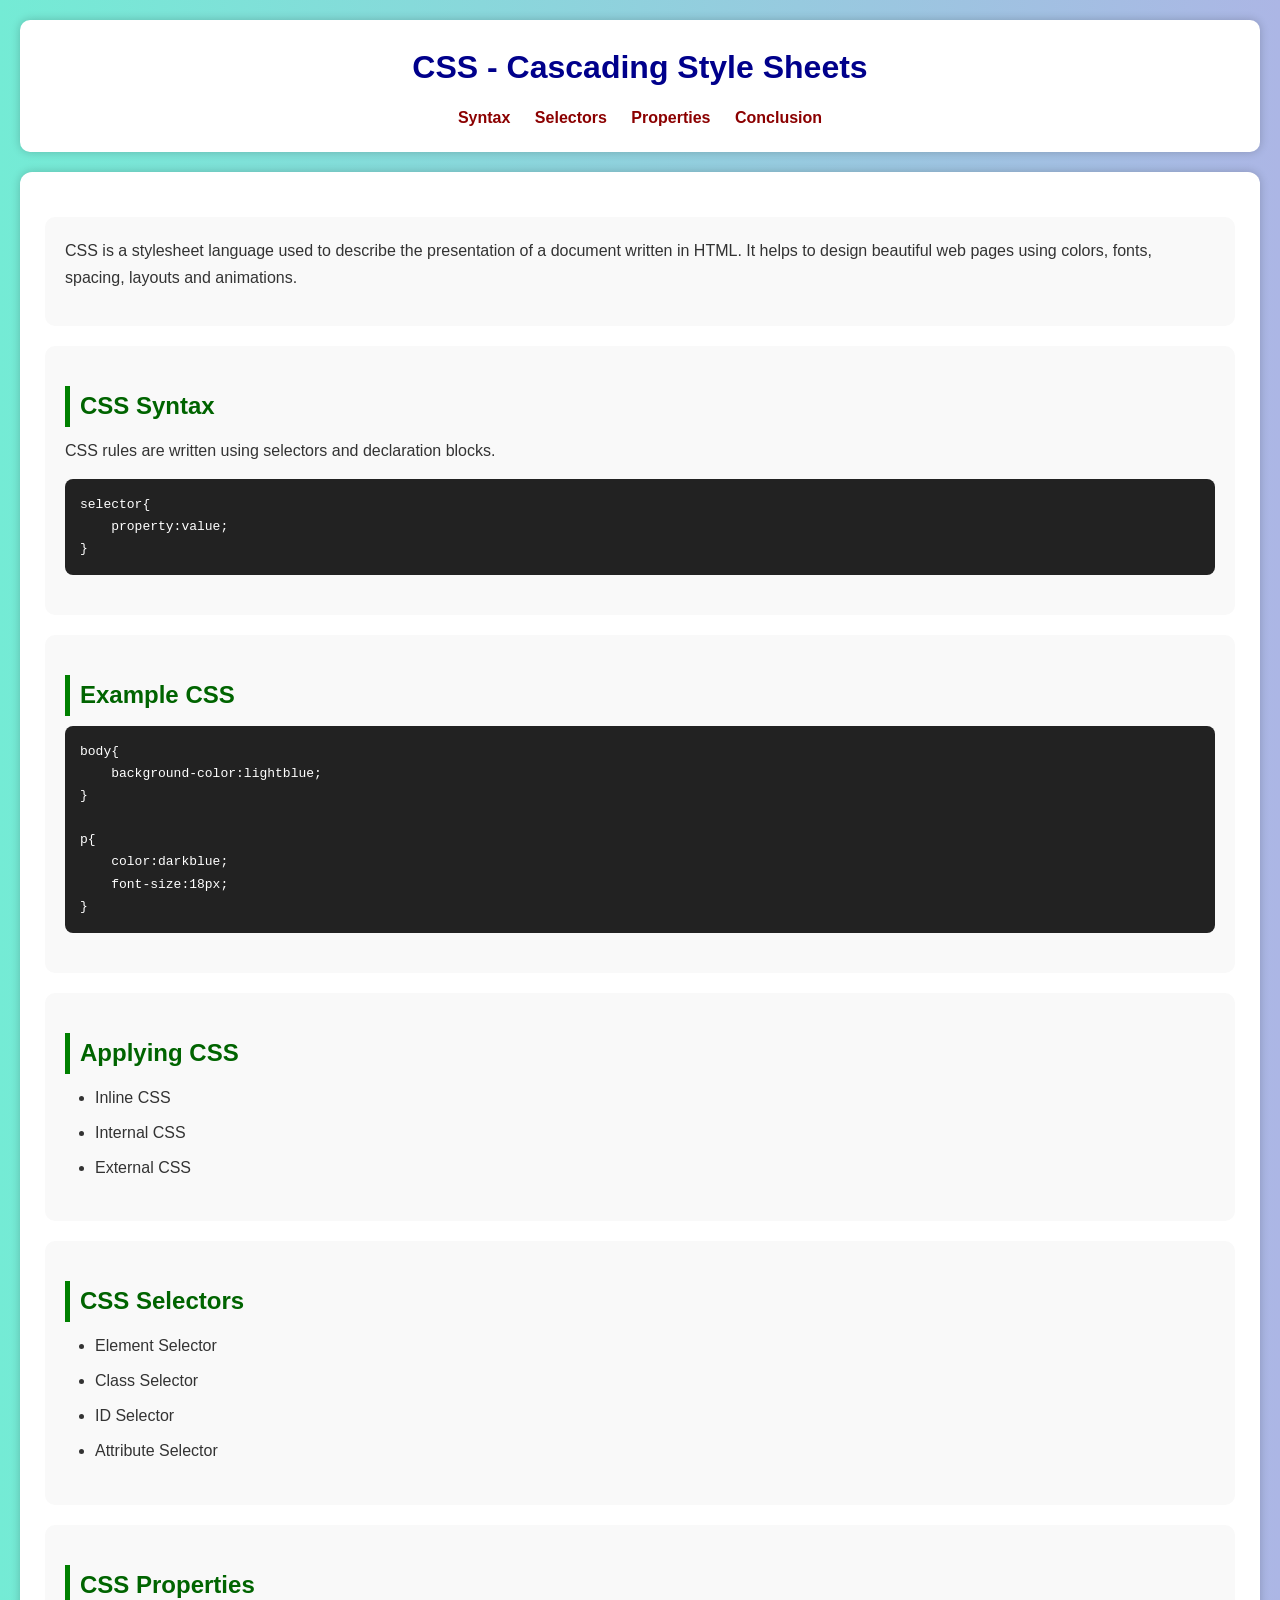
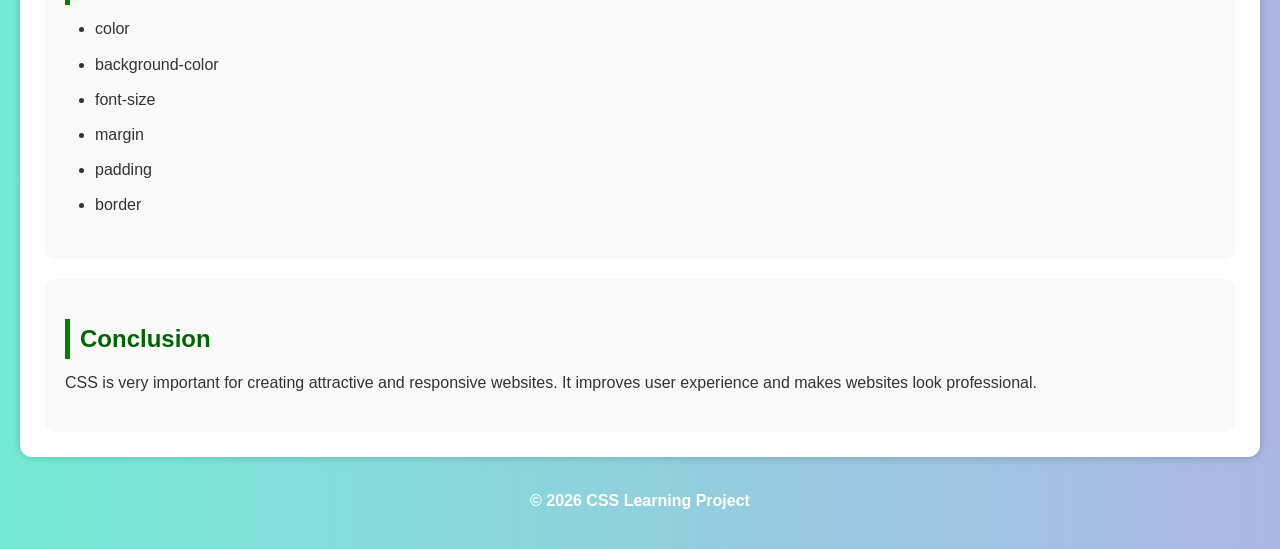
==== index.html @ c8de247b "first commit" ====
<!DOCTYPE html>
<html lang="en">

<head>

    <meta charset="UTF-8">
    <meta name="viewport" content="width=device-width, initial-scale=1.0">

    <title>CSS Introduction</title>

    <style>

        *{
            margin:0;
            padding:0;
            box-sizing:border-box;
        }

        body{
            background:linear-gradient(to right,#74ebd5,#ACB6E5);
            font-family:Arial,sans-serif;
            color:#333;
            line-height:1.7;
            padding:20px;
        }

        header{
            background-color:white;
            padding:20px;
            border-radius:10px;
            text-align:center;
            margin-bottom:20px;
            box-shadow:0 0 10px rgba(0,0,0,0.2);
        }

        header h1{
            color:darkblue;
            margin-bottom:10px;
        }

        nav a{
            text-decoration:none;
            margin:10px;
            color:darkred;
            font-weight:bold;
        }

        nav a:hover{
            color:blue;
        }

        .container{
            background-color:white;
            padding:25px;
            border-radius:12px;
            box-shadow:0 0 10px rgba(0,0,0,0.2);
        }

        h2{
            color:darkgreen;
            margin-top:20px;
            margin-bottom:10px;
            border-left:5px solid green;
            padding-left:10px;
        }

        p{
            margin-bottom:15px;
        }

        ul{
            margin-left:30px;
            margin-bottom:20px;
        }

        li{
            margin-bottom:8px;
        }

        pre{
            background-color:#222;
            color:white;
            padding:15px;
            border-radius:8px;
            overflow-x:auto;
            margin-bottom:20px;
        }

        .card{
            background-color:#f9f9f9;
            padding:20px;
            border-radius:10px;
            margin-top:20px;
            transition:0.3s;
        }

        .card:hover{
            transform:scale(1.02);
            box-shadow:0 0 15px rgba(0,0,0,0.3);
        }

        footer{
            text-align:center;
            margin-top:30px;
            color:white;
            font-weight:bold;
        }

    </style>

</head>

<body>

    <header>

        <h1>CSS - Cascading Style Sheets</h1>

        <nav>
            <a href="#syntax">Syntax</a>
            <a href="#selectors">Selectors</a>
            <a href="#properties">Properties</a>
            <a href="#conclusion">Conclusion</a>
        </nav>

    </header>

    <div class="container">

        <div class="card">

            <p>
                CSS is a stylesheet language used to describe the presentation of a document written in HTML.
                It helps to design beautiful web pages using colors, fonts, spacing, layouts and animations.
            </p>

        </div>


        <div class="card" id="syntax">

            <h2>CSS Syntax</h2>

            <p>
                CSS rules are written using selectors and declaration blocks.
            </p>

<pre>
selector{
    property:value;
}
</pre>

        </div>


        <div class="card">

            <h2>Example CSS</h2>

<pre>
body{
    background-color:lightblue;
}

p{
    color:darkblue;
    font-size:18px;
}
</pre>

        </div>


        <div class="card">

            <h2>Applying CSS</h2>

            <ul>
                <li>Inline CSS</li>
                <li>Internal CSS</li>
                <li>External CSS</li>
            </ul>

        </div>


        <div class="card" id="selectors">

            <h2>CSS Selectors</h2>

            <ul>
                <li>Element Selector</li>
                <li>Class Selector</li>
                <li>ID Selector</li>
                <li>Attribute Selector</li>
            </ul>

        </div>


        <div class="card" id="properties">

            <h2>CSS Properties</h2>

            <ul>
                <li>color</li>
                <li>background-color</li>
                <li>font-size</li>
                <li>margin</li>
                <li>padding</li>
                <li>border</li>
            </ul>

        </div>


        <div class="card" id="conclusion">

            <h2>Conclusion</h2>

            <p>
                CSS is very important for creating attractive and responsive websites.
                It improves user experience and makes websites look professional.
            </p>

        </div>

    </div>

    <footer>

        <p>© 2026 CSS Learning Project</p>

    </footer>

</body>

</html>
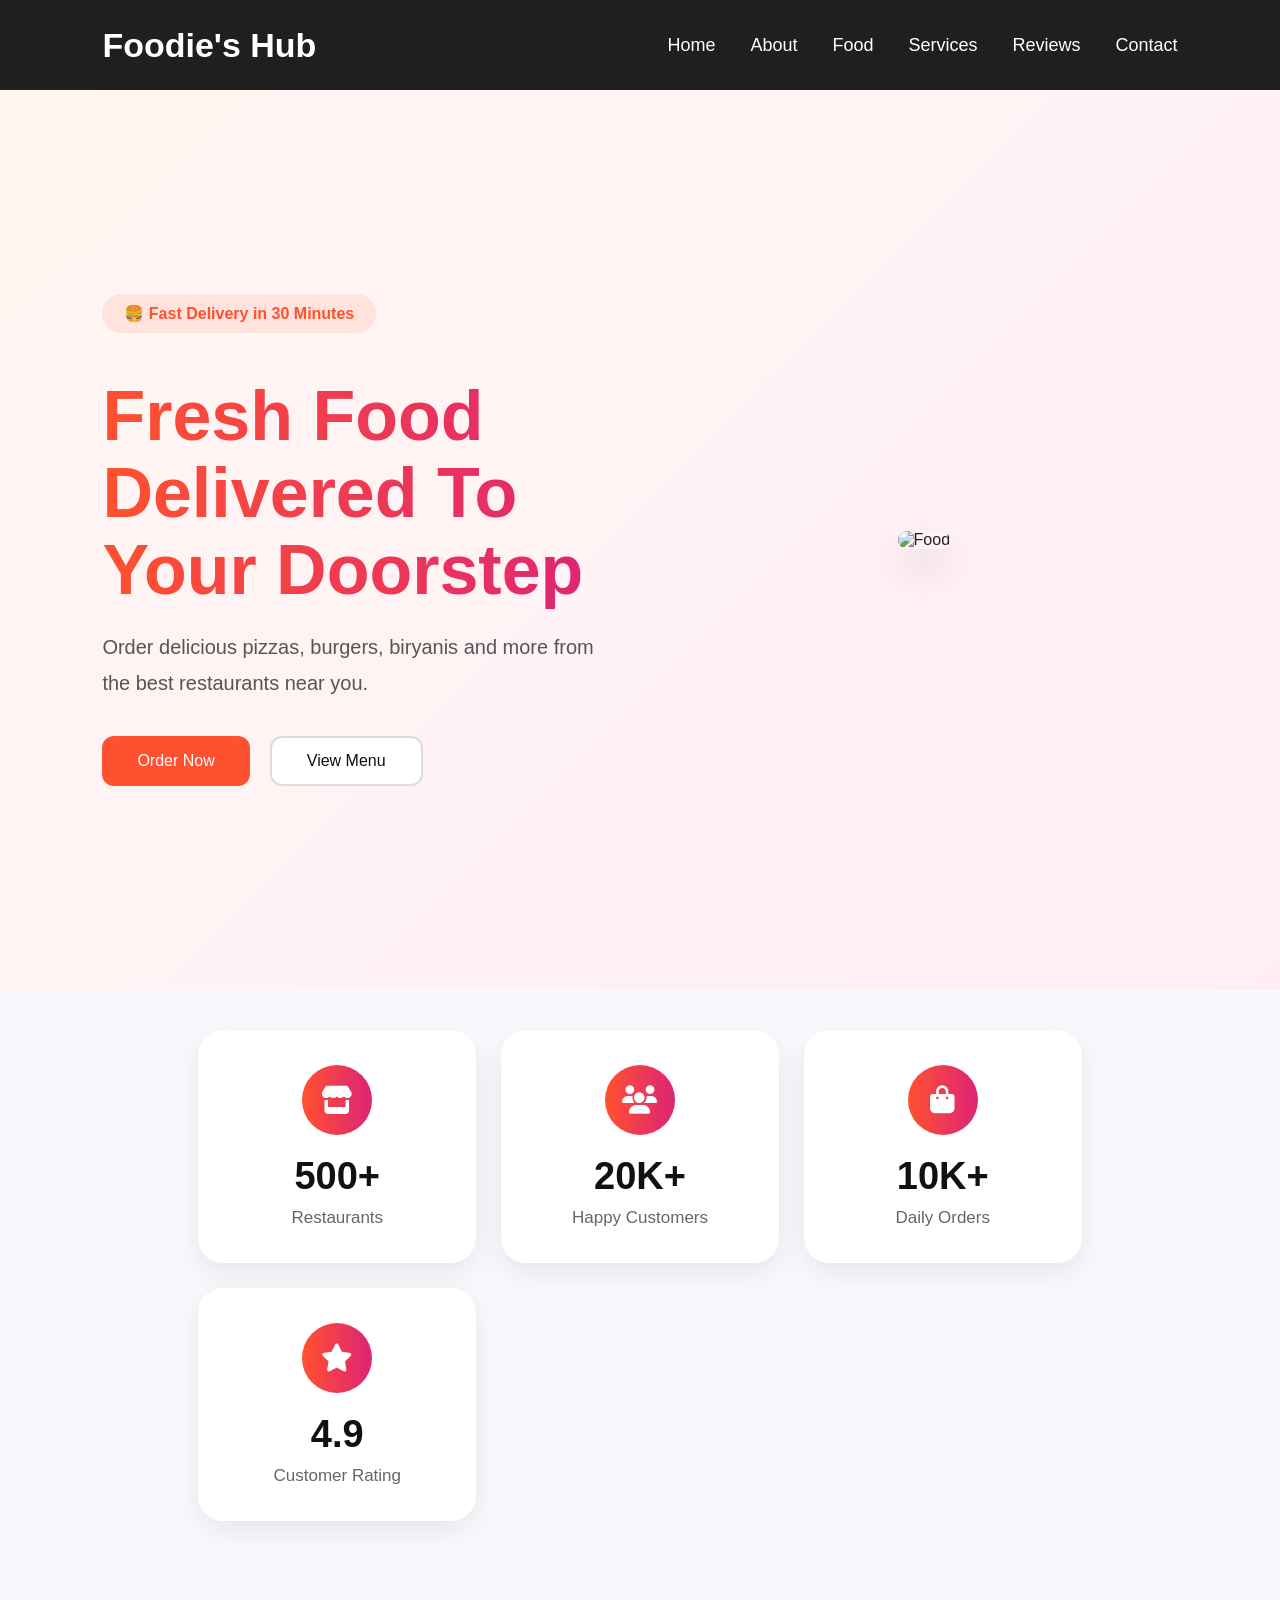
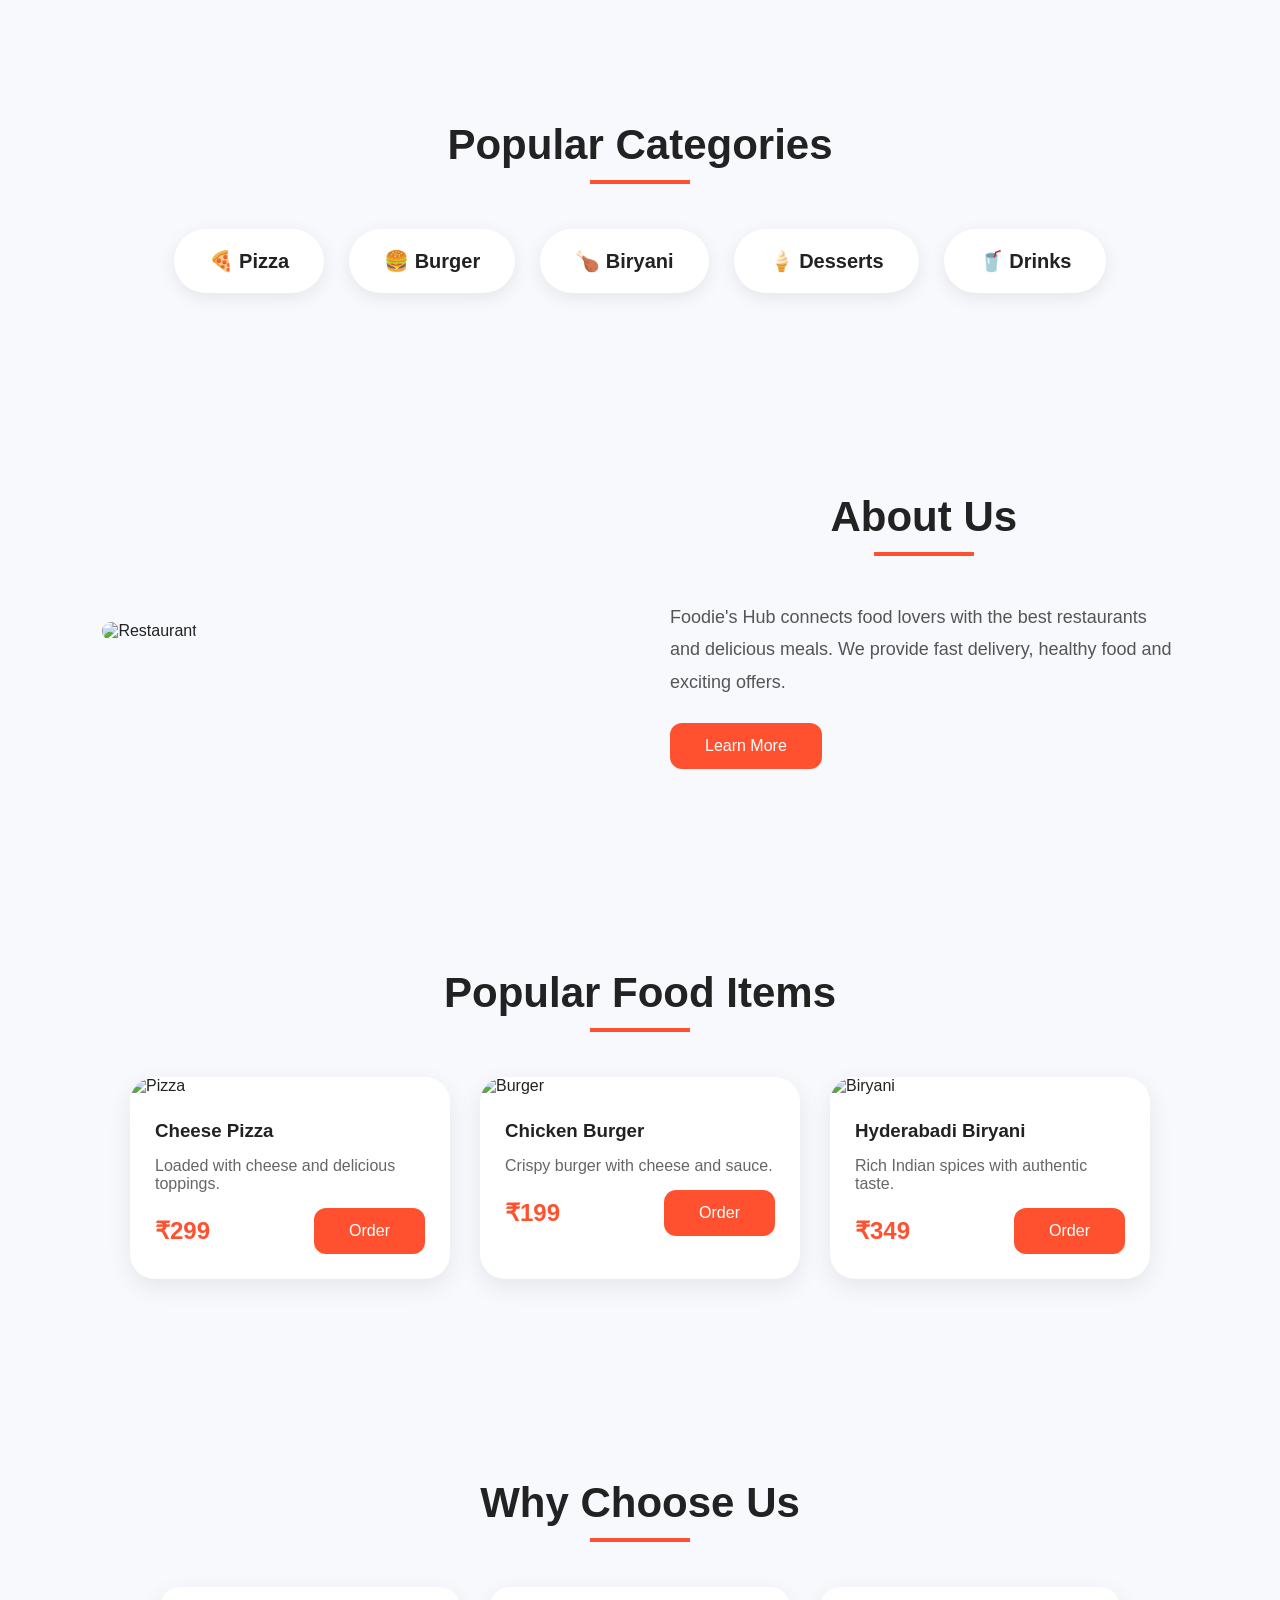
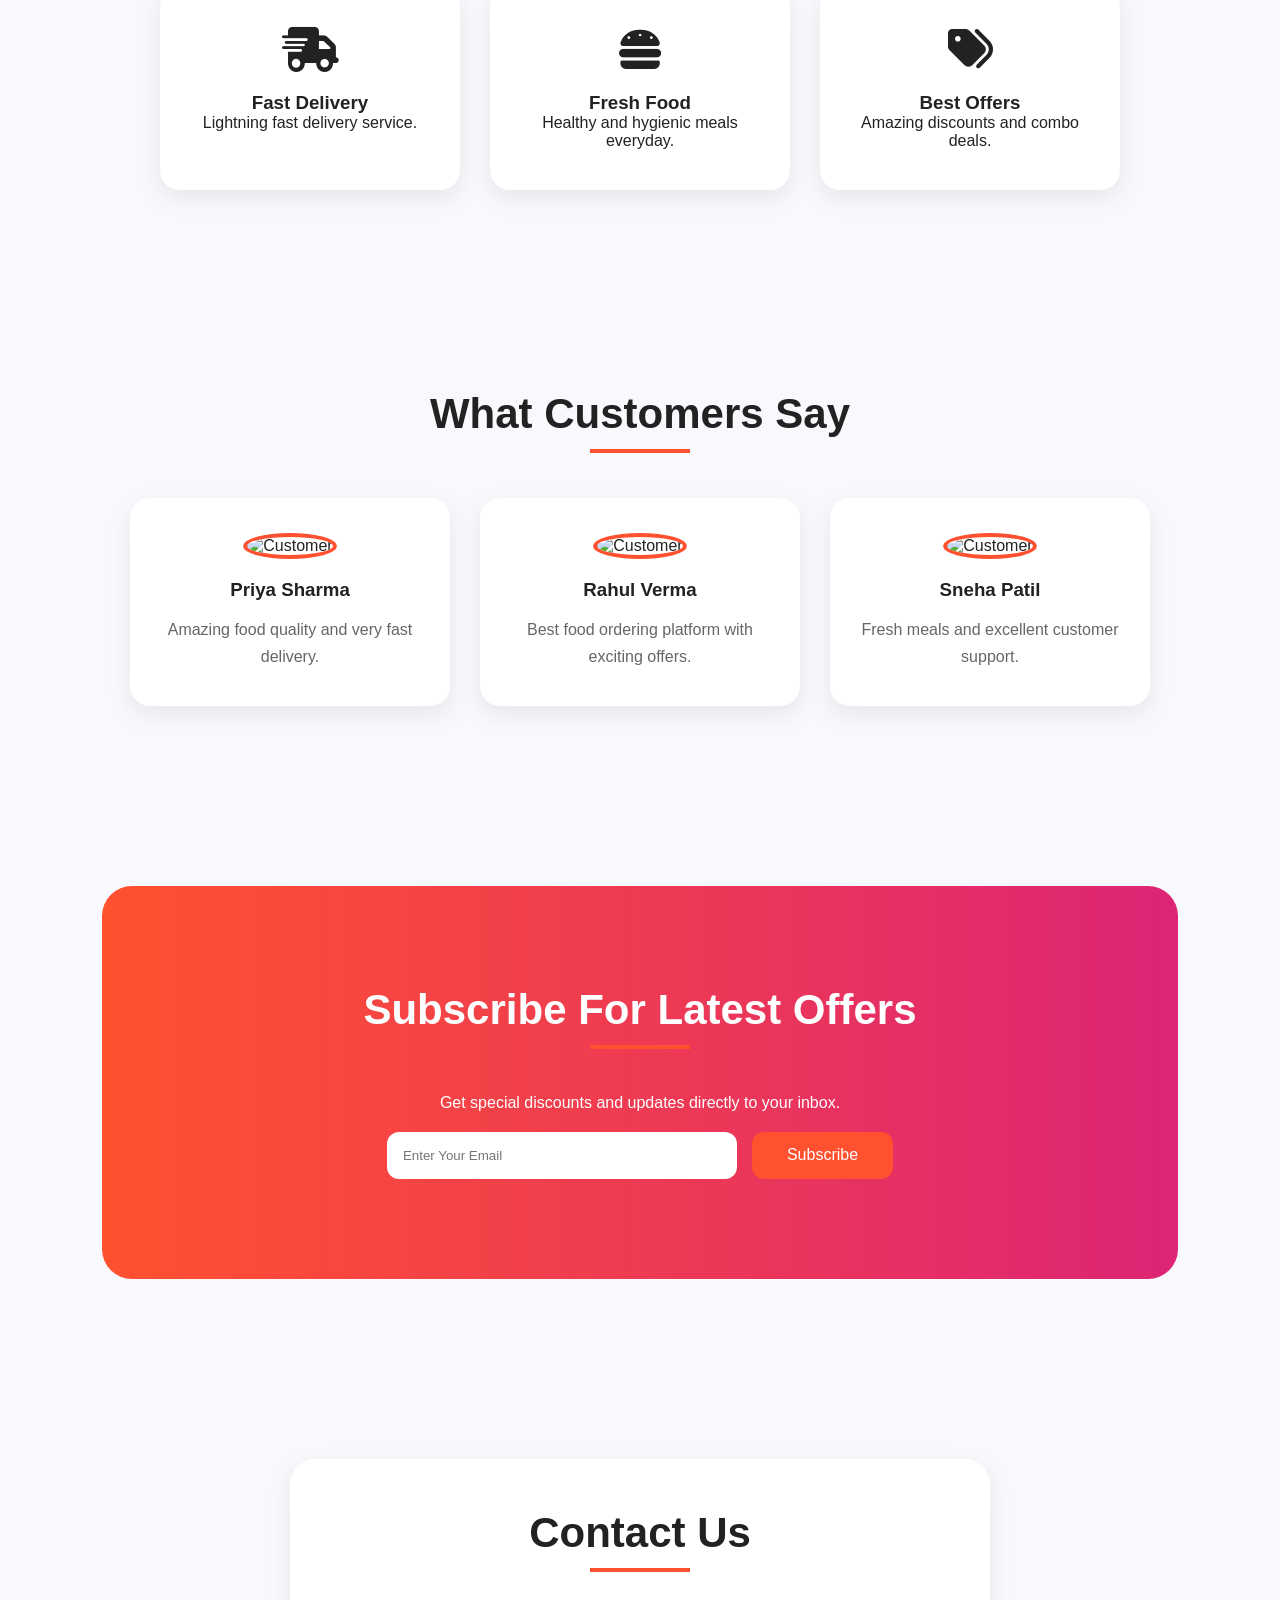
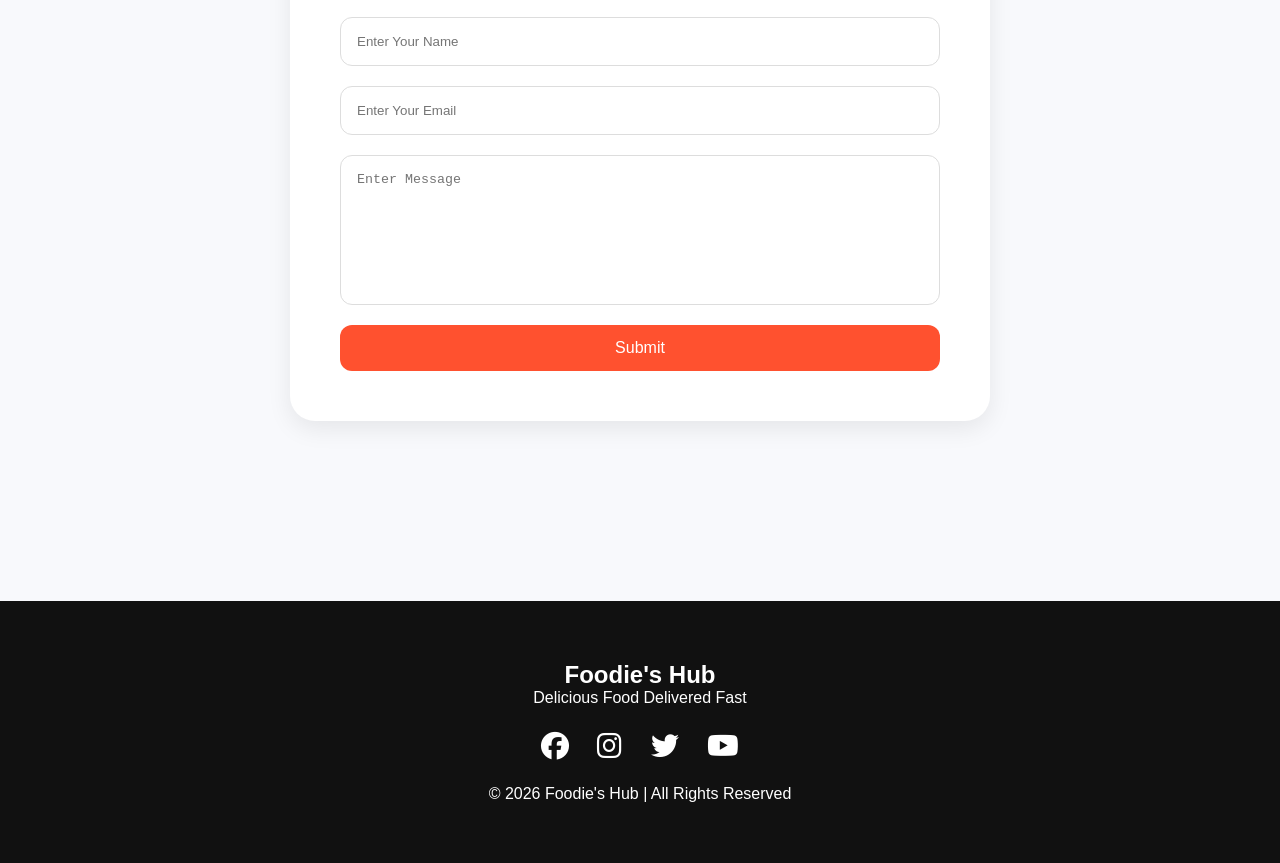
==== commit 645f7f4e: "Rename food.html to index.html" ====
--- a/index.html
+++ b/index.html
@@ -4,236 +4,590 @@
 <head>
 
     <meta charset="UTF-8">
-    <meta name="viewport" content="width=device-width, initial-scale=1.0">
-
-    <title>CSS Introduction</title>
-
-    <style>
-
-        *{
-            margin:0;
-            padding:0;
-            box-sizing:border-box;
-        }
-
-        body{
-            background:linear-gradient(to right,#74ebd5,#ACB6E5);
-            font-family:Arial,sans-serif;
-            color:#333;
-            line-height:1.7;
-            padding:20px;
-        }
-
-        header{
-            background-color:white;
-            padding:20px;
-            border-radius:10px;
-            text-align:center;
-            margin-bottom:20px;
-            box-shadow:0 0 10px rgba(0,0,0,0.2);
-        }
-
-        header h1{
-            color:darkblue;
-            margin-bottom:10px;
-        }
-
-        nav a{
-            text-decoration:none;
-            margin:10px;
-            color:darkred;
-            font-weight:bold;
-        }
-
-        nav a:hover{
-            color:blue;
-        }
-
-        .container{
-            background-color:white;
-            padding:25px;
-            border-radius:12px;
-            box-shadow:0 0 10px rgba(0,0,0,0.2);
-        }
-
-        h2{
-            color:darkgreen;
-            margin-top:20px;
-            margin-bottom:10px;
-            border-left:5px solid green;
-            padding-left:10px;
-        }
-
-        p{
-            margin-bottom:15px;
-        }
-
-        ul{
-            margin-left:30px;
-            margin-bottom:20px;
-        }
-
-        li{
-            margin-bottom:8px;
-        }
-
-        pre{
-            background-color:#222;
-            color:white;
-            padding:15px;
-            border-radius:8px;
-            overflow-x:auto;
-            margin-bottom:20px;
-        }
-
-        .card{
-            background-color:#f9f9f9;
-            padding:20px;
-            border-radius:10px;
-            margin-top:20px;
-            transition:0.3s;
-        }
-
-        .card:hover{
-            transform:scale(1.02);
-            box-shadow:0 0 15px rgba(0,0,0,0.3);
-        }
-
-        footer{
-            text-align:center;
-            margin-top:30px;
-            color:white;
-            font-weight:bold;
-        }
-
-    </style>
+
+    <meta name="viewport"
+        content="width=device-width, initial-scale=1.0">
+
+    <title>
+        Foodie's Hub
+    </title>
+
+    <!-- CSS -->
+
+    <link rel="stylesheet" href="style.css">
+
+    <!-- FONT AWESOME -->
+
+    <link rel="stylesheet"
+        href="https://cdnjs.cloudflare.com/ajax/libs/font-awesome/6.5.1/css/all.min.css">
 
 </head>
 
 <body>
 
-    <header>
-
-        <h1>CSS - Cascading Style Sheets</h1>
-
-        <nav>
-            <a href="#syntax">Syntax</a>
-            <a href="#selectors">Selectors</a>
-            <a href="#properties">Properties</a>
-            <a href="#conclusion">Conclusion</a>
-        </nav>
-
-    </header>
-
-    <div class="container">
-
-        <div class="card">
+    <!-- ================= NAVBAR ================= -->
+
+    <nav>
+
+        <div class="logo">
+            Foodie's Hub
+        </div>
+
+        <ul>
+
+            <li>
+                <a href="#home">Home</a>
+            </li>
+
+            <li>
+                <a href="#about">About</a>
+            </li>
+
+            <li>
+                <a href="#food">Food</a>
+            </li>
+
+            <li>
+                <a href="#services">Services</a>
+            </li>
+
+            <li>
+                <a href="#reviews">Reviews</a>
+            </li>
+
+            <li>
+                <a href="#contact">Contact</a>
+            </li>
+
+        </ul>
+
+    </nav>
+
+
+    <!-- ================= HERO ================= -->
+
+    <section class="hero" id="home">
+
+        <div class="hero-text">
+
+            <span class="tagline">
+                🍔 Fast Delivery in 30 Minutes
+            </span>
+
+            <h1>
+                Fresh Food <br>
+                Delivered To Your Doorstep
+            </h1>
 
             <p>
-                CSS is a stylesheet language used to describe the presentation of a document written in HTML.
-                It helps to design beautiful web pages using colors, fonts, spacing, layouts and animations.
+                Order delicious pizzas, burgers, biryanis and more
+                from the best restaurants near you.
             </p>
 
-        </div>
-
-
-        <div class="card" id="syntax">
-
-            <h2>CSS Syntax</h2>
+            <div class="hero-buttons">
+
+                <button>
+                    Order Now
+                </button>
+
+                <button class="btn2">
+                    View Menu
+                </button>
+
+            </div>
+
+        </div>
+
+
+        <div class="hero-image">
+
+            <img
+                src="https://images.unsplash.com/photo-1504674900247-0877df9cc836?q=80&w=1200&auto=format&fit=crop"
+                alt="Food">
+
+        </div>
+
+    </section>
+
+
+    <!-- ================= STATS ================= -->
+
+<section class="stats">
+
+    <div class="stat-box">
+
+        <i class="fa-solid fa-store"></i>
+
+        <h3>
+            500+
+        </h3>
+
+        <p>
+            Restaurants
+        </p>
+
+    </div>
+
+
+    <div class="stat-box">
+
+        <i class="fa-solid fa-users"></i>
+
+        <h3>
+            20K+
+        </h3>
+
+        <p>
+            Happy Customers
+        </p>
+
+    </div>
+
+
+    <div class="stat-box">
+
+        <i class="fa-solid fa-bag-shopping"></i>
+
+        <h3>
+            10K+
+        </h3>
+
+        <p>
+            Daily Orders
+        </p>
+
+    </div>
+
+
+    <div class="stat-box">
+
+        <i class="fa-solid fa-star"></i>
+
+        <h3>
+            4.9
+        </h3>
+
+        <p>
+            Customer Rating
+        </p>
+
+    </div>
+
+</section>
+
+    <!-- ================= CATEGORIES ================= -->
+
+    <section class="categories">
+
+        <h2>
+            Popular Categories
+        </h2>
+
+        <div class="category-container">
+
+            <div class="category">
+                🍕 Pizza
+            </div>
+
+            <div class="category">
+                🍔 Burger
+            </div>
+
+            <div class="category">
+                🍗 Biryani
+            </div>
+
+            <div class="category">
+                🍦 Desserts
+            </div>
+
+            <div class="category">
+                🥤 Drinks
+            </div>
+
+        </div>
+
+    </section>
+
+
+    <!-- ================= ABOUT ================= -->
+
+    <section class="about" id="about">
+
+        <div class="about-image">
+
+            <img
+                src="https://images.unsplash.com/photo-1555396273-367ea4eb4db5?q=80&w=1200&auto=format&fit=crop"
+                alt="Restaurant">
+
+        </div>
+
+
+        <div class="about-text">
+
+            <h2>
+                About Us
+            </h2>
 
             <p>
-                CSS rules are written using selectors and declaration blocks.
+                Foodie's Hub connects food lovers with the best
+                restaurants and delicious meals. We provide
+                fast delivery, healthy food and exciting offers.
             </p>
 
-<pre>
-selector{
-    property:value;
-}
-</pre>
-
-        </div>
-
-
-        <div class="card">
-
-            <h2>Example CSS</h2>
-
-<pre>
-body{
-    background-color:lightblue;
-}
-
-p{
-    color:darkblue;
-    font-size:18px;
-}
-</pre>
-
-        </div>
-
-
-        <div class="card">
-
-            <h2>Applying CSS</h2>
-
-            <ul>
-                <li>Inline CSS</li>
-                <li>Internal CSS</li>
-                <li>External CSS</li>
-            </ul>
-
-        </div>
-
-
-        <div class="card" id="selectors">
-
-            <h2>CSS Selectors</h2>
-
-            <ul>
-                <li>Element Selector</li>
-                <li>Class Selector</li>
-                <li>ID Selector</li>
-                <li>Attribute Selector</li>
-            </ul>
-
-        </div>
-
-
-        <div class="card" id="properties">
-
-            <h2>CSS Properties</h2>
-
-            <ul>
-                <li>color</li>
-                <li>background-color</li>
-                <li>font-size</li>
-                <li>margin</li>
-                <li>padding</li>
-                <li>border</li>
-            </ul>
-
-        </div>
-
-
-        <div class="card" id="conclusion">
-
-            <h2>Conclusion</h2>
-
-            <p>
-                CSS is very important for creating attractive and responsive websites.
-                It improves user experience and makes websites look professional.
-            </p>
-
-        </div>
-
-    </div>
+            <button>
+                Learn More
+            </button>
+
+        </div>
+
+    </section>
+
+
+    <!-- ================= FOOD SECTION ================= -->
+
+    <section class="food-section" id="food">
+
+        <h2>
+            Popular Food Items
+        </h2>
+
+        <div class="food-container">
+
+
+            <!-- FOOD CARD -->
+
+            <div class="food-card">
+
+                <div class="food-image">
+
+                    <img
+                        src="https://images.unsplash.com/photo-1565299624946-b28f40a0ae38?q=80&w=1200&auto=format&fit=crop"
+                        alt="Pizza">
+
+                </div>
+
+                <div class="food-content">
+
+                    <h3>
+                        Cheese Pizza
+                    </h3>
+
+                    <p>
+                        Loaded with cheese and delicious toppings.
+                    </p>
+
+                    <div class="price-row">
+
+                        <span>
+                            ₹299
+                        </span>
+
+                        <button>
+                            Order
+                        </button>
+
+                    </div>
+
+                </div>
+
+            </div>
+
+
+            <!-- FOOD CARD -->
+
+            <div class="food-card">
+
+                <div class="food-image">
+
+                    <img
+                        src="https://images.unsplash.com/photo-1568901346375-23c9450c58cd?q=80&w=1200&auto=format&fit=crop"
+                        alt="Burger">
+
+                </div>
+
+                <div class="food-content">
+
+                    <h3>
+                        Chicken Burger
+                    </h3>
+
+                    <p>
+                        Crispy burger with cheese and sauce.
+                    </p>
+
+                    <div class="price-row">
+
+                        <span>
+                            ₹199
+                        </span>
+
+                        <button>
+                            Order
+                        </button>
+
+                    </div>
+
+                </div>
+
+            </div>
+
+
+            <!-- FOOD CARD -->
+
+            <div class="food-card">
+
+                <div class="food-image">
+
+                    <img
+                        src="https://images.unsplash.com/photo-1633945274405-b6c8069047b0?q=80&w=1200&auto=format&fit=crop"
+                        alt="Biryani">
+
+                </div>
+
+                <div class="food-content">
+
+                    <h3>
+                        Hyderabadi Biryani
+                    </h3>
+
+                    <p>
+                        Rich Indian spices with authentic taste.
+                    </p>
+
+                    <div class="price-row">
+
+                        <span>
+                            ₹349
+                        </span>
+
+                        <button>
+                            Order
+                        </button>
+
+                    </div>
+
+                </div>
+
+            </div>
+
+        </div>
+
+    </section>
+
+
+    <!-- ================= SERVICES ================= -->
+
+    <section class="services" id="services">
+
+        <h2>
+            Why Choose Us
+        </h2>
+
+        <div class="service-container">
+
+            <div class="service-box">
+
+                <i class="fa-solid fa-truck-fast"></i>
+
+                <h3>
+                    Fast Delivery
+                </h3>
+
+                <p>
+                    Lightning fast delivery service.
+                </p>
+
+            </div>
+
+
+            <div class="service-box">
+
+                <i class="fa-solid fa-burger"></i>
+
+                <h3>
+                    Fresh Food
+                </h3>
+
+                <p>
+                    Healthy and hygienic meals everyday.
+                </p>
+
+            </div>
+
+
+            <div class="service-box">
+
+                <i class="fa-solid fa-tags"></i>
+
+                <h3>
+                    Best Offers
+                </h3>
+
+                <p>
+                    Amazing discounts and combo deals.
+                </p>
+
+            </div>
+
+        </div>
+
+    </section>
+
+
+    <!-- ================= TESTIMONIALS ================= -->
+
+    <section class="testimonials" id="reviews">
+
+        <h2>
+            What Customers Say
+        </h2>
+
+        <div class="testimonial-container">
+
+            <div class="testimonial-card">
+
+                <img
+                    src="https://randomuser.me/api/portraits/women/44.jpg"
+                    alt="Customer">
+
+                <h3>
+                    Priya Sharma
+                </h3>
+
+                <p>
+                    Amazing food quality and very fast delivery.
+                </p>
+
+            </div>
+
+
+            <div class="testimonial-card">
+
+                <img
+                    src="https://randomuser.me/api/portraits/men/32.jpg"
+                    alt="Customer">
+
+                <h3>
+                    Rahul Verma
+                </h3>
+
+                <p>
+                    Best food ordering platform with exciting offers.
+                </p>
+
+            </div>
+
+
+            <div class="testimonial-card">
+
+                <img
+                    src="https://randomuser.me/api/portraits/women/68.jpg"
+                    alt="Customer">
+
+                <h3>
+                    Sneha Patil
+                </h3>
+
+                <p>
+                    Fresh meals and excellent customer support.
+                </p>
+
+            </div>
+
+        </div>
+
+    </section>
+
+
+    <!-- ================= NEWSLETTER ================= -->
+
+    <section class="newsletter">
+
+        <h2>
+            Subscribe For Latest Offers
+        </h2>
+
+        <p>
+            Get special discounts and updates directly to your inbox.
+        </p>
+
+        <div class="newsletter-box">
+
+            <input type="email"
+                placeholder="Enter Your Email">
+
+            <button>
+                Subscribe
+            </button>
+
+        </div>
+
+    </section>
+
+
+    <!-- ================= CONTACT ================= -->
+
+    <section class="contact" id="contact">
+
+        <div class="contact-box">
+
+            <h2>
+                Contact Us
+            </h2>
+
+            <form>
+
+                <input type="text"
+                    placeholder="Enter Your Name">
+
+                <input type="email"
+                    placeholder="Enter Your Email">
+
+                <textarea
+                    placeholder="Enter Message"></textarea>
+
+                <button>
+                    Submit
+                </button>
+
+            </form>
+
+        </div>
+
+    </section>
+
+
+    <!-- ================= FOOTER ================= -->
 
     <footer>
 
-        <p>© 2026 CSS Learning Project</p>
+        <h2>
+            Foodie's Hub
+        </h2>
+
+        <p>
+            Delicious Food Delivered Fast
+        </p>
+
+        <div class="social-icons">
+
+            <i class="fa-brands fa-facebook"></i>
+
+            <i class="fa-brands fa-instagram"></i>
+
+            <i class="fa-brands fa-twitter"></i>
+
+            <i class="fa-brands fa-youtube"></i>
+
+        </div>
+
+        <p>
+            © 2026 Foodie's Hub | All Rights Reserved
+        </p>
 
     </footer>
 
 </body>
 
-</html>+</html>
--- a/style.css
+++ b/style.css
@@ -0,0 +1,732 @@
+/* GOOGLE FONT */
+
+@import url('https://fonts.googleapis.com/css2?family=Poppins:wght@300;400;500;600;700&display=swap');
+
+*{
+    margin:0;
+    padding:0;
+    box-sizing:border-box;
+}
+
+html{
+    scroll-behavior:smooth;
+}
+
+body{
+    font-family:'Poppins',sans-serif;
+    background:#f8f9fc;
+    color:#222;
+    overflow-x:hidden;
+}
+
+/* ================= NAVBAR ================= */
+
+nav{
+    width:100%;
+    height:90px;
+
+    padding:0 8%;
+
+    display:flex;
+    justify-content:space-between;
+    align-items:center;
+
+    background:rgba(0,0,0,0.88);
+
+    backdrop-filter:blur(12px);
+
+    position:sticky;
+    top:0;
+    z-index:1000;
+}
+
+.logo{
+    color:white;
+    font-size:34px;
+    font-weight:700;
+}
+
+nav ul{
+    display:flex;
+    list-style:none;
+}
+
+nav ul li{
+    margin-left:35px;
+}
+
+nav ul li a{
+    color:white;
+    text-decoration:none;
+    font-size:18px;
+    transition:0.3s;
+}
+
+nav ul li a:hover{
+    color:#ff512f;
+}
+
+/* ================= HERO ================= */
+
+.hero{
+    min-height:100vh;
+
+    display:flex;
+    align-items:center;
+    justify-content:space-between;
+
+    padding:100px 8%;
+
+    background:
+    linear-gradient(
+    135deg,
+    #fff7f2,
+    #ffeef6);
+
+    gap:60px;
+}
+
+.hero-text{
+    flex:1;
+}
+
+.tagline{
+    display:inline-block;
+
+    background:#ffe3dc;
+
+    color:#ff512f;
+
+    padding:10px 22px;
+
+    border-radius:30px;
+
+    font-weight:600;
+
+    margin-bottom:25px;
+}
+
+.hero-text h1{
+
+    font-size:70px;
+
+    line-height:1.1;
+
+    margin:20px 0;
+
+    background:
+    linear-gradient(
+    to right,
+    #ff512f,
+    #dd2476);
+
+    -webkit-background-clip:text;
+
+    -webkit-text-fill-color:transparent;
+}
+
+.hero-text p{
+
+    font-size:20px;
+
+    color:#555;
+
+    max-width:550px;
+
+    line-height:1.8;
+
+    margin-bottom:35px;
+}
+
+.hero-buttons{
+    display:flex;
+    gap:20px;
+}
+
+.hero-image{
+    flex:1;
+    text-align:center;
+}
+
+.hero-image img{
+
+    width:100%;
+
+    max-width:600px;
+
+    border-radius:30px;
+
+    box-shadow:
+    0 20px 40px
+    rgba(0,0,0,0.15);
+
+    animation:float 4s ease-in-out infinite;
+}
+
+@keyframes float{
+
+    0%{
+        transform:translateY(0px);
+    }
+
+    50%{
+        transform:translateY(-15px);
+    }
+
+    100%{
+        transform:translateY(0px);
+    }
+}
+
+/* ================= BUTTON ================= */
+
+button{
+    padding:14px 35px;
+
+    border:none;
+
+    background:#ff512f;
+
+    color:white;
+
+    font-size:16px;
+
+    border-radius:12px;
+
+    cursor:pointer;
+
+    transition:0.3s;
+}
+
+button:hover{
+    background:#111;
+    transform:translateY(-4px);
+}
+
+.btn2{
+    background:white;
+    color:#111;
+    border:2px solid #ddd;
+}
+
+.btn2:hover{
+    color:white;
+}
+
+/* ================= COMMON ================= */
+
+section{
+    padding:100px 8%;
+}
+
+section h2{
+    text-align:center;
+    font-size:42px;
+    margin-bottom:60px;
+    position:relative;
+}
+
+section h2::after{
+    content:'';
+
+    width:100px;
+    height:4px;
+
+    background:#ff512f;
+
+    position:absolute;
+
+    left:50%;
+    bottom:-15px;
+
+    transform:translateX(-50%);
+}
+
+/* ================= STATS ================= */
+
+.stats{
+
+    width:85%;
+
+    margin:auto;
+
+    margin-top:-60px;
+
+    display:grid;
+
+    grid-template-columns:
+    repeat(auto-fit,minmax(220px,1fr));
+
+    gap:25px;
+
+    position:relative;
+
+    z-index:100;
+}
+
+.stat-box{
+
+    background:white;
+
+    padding:35px 25px;
+
+    border-radius:25px;
+
+    text-align:center;
+
+    box-shadow:
+    0 10px 30px
+    rgba(0,0,0,0.08);
+
+    transition:0.4s;
+}
+
+.stat-box:hover{
+
+    transform:translateY(-10px);
+
+    box-shadow:
+    0 15px 35px
+    rgba(0,0,0,0.15);
+}
+
+.stat-box i{
+
+    width:70px;
+    height:70px;
+
+    line-height:70px;
+
+    border-radius:50%;
+
+    background:
+    linear-gradient(
+    to right,
+    #ff512f,
+    #dd2476);
+
+    color:white;
+
+    font-size:28px;
+
+    margin-bottom:20px;
+}
+
+.stat-box h3{
+
+    font-size:38px;
+
+    color:#111;
+
+    margin-bottom:10px;
+}
+
+.stat-box p{
+
+    color:#666;
+
+    font-size:17px;
+}
+/* ================= CATEGORIES ================= */
+
+.category-container{
+    display:flex;
+    justify-content:center;
+    gap:25px;
+    flex-wrap:wrap;
+}
+
+.category{
+    background:white;
+
+    padding:20px 35px;
+
+    border-radius:50px;
+
+    font-size:20px;
+
+    font-weight:600;
+
+    box-shadow:
+    0 5px 18px
+    rgba(0,0,0,0.08);
+
+    transition:0.3s;
+}
+
+.category:hover{
+    background:#ff512f;
+    color:white;
+    transform:translateY(-5px);
+}
+
+/* ================= ABOUT ================= */
+
+.about{
+    display:flex;
+    align-items:center;
+    gap:60px;
+    flex-wrap:wrap;
+}
+
+.about-image{
+    flex:1;
+}
+
+.about-image img{
+    width:100%;
+    border-radius:25px;
+}
+
+.about-text{
+    flex:1;
+}
+
+.about-text p{
+    font-size:18px;
+    line-height:1.8;
+    margin-bottom:25px;
+    color:#555;
+}
+
+/* ================= FOOD ================= */
+
+.food-container{
+    display:flex;
+    justify-content:center;
+    gap:30px;
+    flex-wrap:wrap;
+}
+
+.food-card{
+    width:320px;
+
+    background:white;
+
+    border-radius:25px;
+
+    overflow:hidden;
+
+    box-shadow:
+    0 8px 25px
+    rgba(0,0,0,0.08);
+
+    transition:0.4s;
+}
+
+.food-card:hover{
+    transform:translateY(-12px);
+}
+
+.food-image{
+    overflow:hidden;
+}
+
+.food-image img{
+    width:100%;
+    height:220px;
+    object-fit:cover;
+    transition:0.4s;
+}
+
+.food-card:hover img{
+    transform:scale(1.1);
+}
+
+.food-content{
+    padding:25px;
+}
+
+.food-content p{
+    margin:15px 0;
+    color:#666;
+}
+
+.price-row{
+    display:flex;
+    justify-content:space-between;
+    align-items:center;
+}
+
+.price-row span{
+    color:#ff512f;
+    font-size:24px;
+    font-weight:700;
+}
+
+/* ================= SERVICES ================= */
+
+.service-container{
+    display:flex;
+    justify-content:center;
+    gap:30px;
+    flex-wrap:wrap;
+}
+
+.service-box{
+
+    width:300px;
+
+    background:white;
+
+    padding:40px 30px;
+
+    border-radius:20px;
+
+    text-align:center;
+
+    box-shadow:
+    0 8px 25px
+    rgba(0,0,0,0.08);
+
+    transition:0.4s;
+}
+
+.service-box:hover{
+    transform:translateY(-10px);
+    background:#ff512f;
+    color:white;
+}
+
+.service-box i{
+    font-size:45px;
+    margin-bottom:20px;
+}
+
+/* ================= TESTIMONIALS ================= */
+
+.testimonial-container{
+    display:flex;
+    justify-content:center;
+    gap:30px;
+    flex-wrap:wrap;
+}
+
+.testimonial-card{
+
+    width:320px;
+
+    background:white;
+
+    padding:35px 25px;
+
+    border-radius:20px;
+
+    text-align:center;
+
+    box-shadow:
+    0 8px 25px
+    rgba(0,0,0,0.08);
+
+    transition:0.4s;
+}
+
+.testimonial-card:hover{
+    transform:translateY(-10px);
+}
+
+.testimonial-card img{
+    width:90px;
+    height:90px;
+
+    border-radius:50%;
+
+    object-fit:cover;
+
+    margin-bottom:20px;
+
+    border:4px solid #ff512f;
+}
+
+.testimonial-card p{
+    color:#666;
+    margin-top:15px;
+    line-height:1.7;
+}
+
+/* ================= NEWSLETTER ================= */
+
+.newsletter{
+
+    text-align:center;
+
+    background:
+    linear-gradient(
+    to right,
+    #ff512f,
+    #dd2476);
+
+    color:white;
+
+    border-radius:30px;
+
+    margin:80px 8%;
+}
+
+.newsletter p{
+    margin:20px 0;
+}
+
+.newsletter-box{
+    display:flex;
+    justify-content:center;
+    gap:15px;
+    flex-wrap:wrap;
+}
+
+.newsletter-box input{
+
+    width:350px;
+
+    padding:16px;
+
+    border:none;
+
+    border-radius:12px;
+
+    outline:none;
+}
+
+/* ================= CONTACT ================= */
+
+.contact{
+    display:flex;
+    justify-content:center;
+}
+
+.contact-box{
+
+    width:700px;
+
+    background:white;
+
+    padding:50px;
+
+    border-radius:25px;
+
+    box-shadow:
+    0 8px 25px
+    rgba(0,0,0,0.08);
+}
+
+form{
+    display:flex;
+    flex-direction:column;
+    gap:20px;
+}
+
+form input,
+form textarea{
+
+    padding:16px;
+
+    border:1px solid #ddd;
+
+    border-radius:12px;
+
+    outline:none;
+}
+
+form textarea{
+    resize:none;
+    height:150px;
+}
+
+/* ================= FOOTER ================= */
+
+footer{
+
+    background:#111;
+
+    color:white;
+
+    text-align:center;
+
+    padding:60px 20px;
+
+    margin-top:80px;
+}
+
+.social-icons{
+    margin:25px 0;
+}
+
+.social-icons i{
+
+    font-size:28px;
+
+    margin:0 12px;
+
+    cursor:pointer;
+
+    transition:0.3s;
+}
+
+.social-icons i:hover{
+    color:#ff512f;
+    transform:translateY(-5px);
+}
+
+/* ================= RESPONSIVE ================= */
+
+@media(max-width:992px){
+
+    .hero{
+        flex-direction:column;
+        text-align:center;
+    }
+
+    .hero-buttons{
+        justify-content:center;
+    }
+
+    .hero-text h1{
+        font-size:50px;
+    }
+
+    .about{
+        flex-direction:column;
+    }
+}
+
+@media(max-width:768px){
+
+    nav{
+        flex-direction:column;
+        height:auto;
+        padding:20px;
+    }
+
+    nav ul{
+        flex-wrap:wrap;
+        justify-content:center;
+        margin-top:15px;
+    }
+
+    nav ul li{
+        margin:10px;
+    }
+
+    .hero-text h1{
+        font-size:42px;
+    }
+
+    section{
+        padding:80px 5%;
+    }
+
+    .food-card,
+    .service-box,
+    .testimonial-card{
+        width:100%;
+    }
+
+    .newsletter-box input{
+        width:100%;
+    }
+
+    .contact-box{
+        width:100%;
+        padding:30px;
+    }
+}
